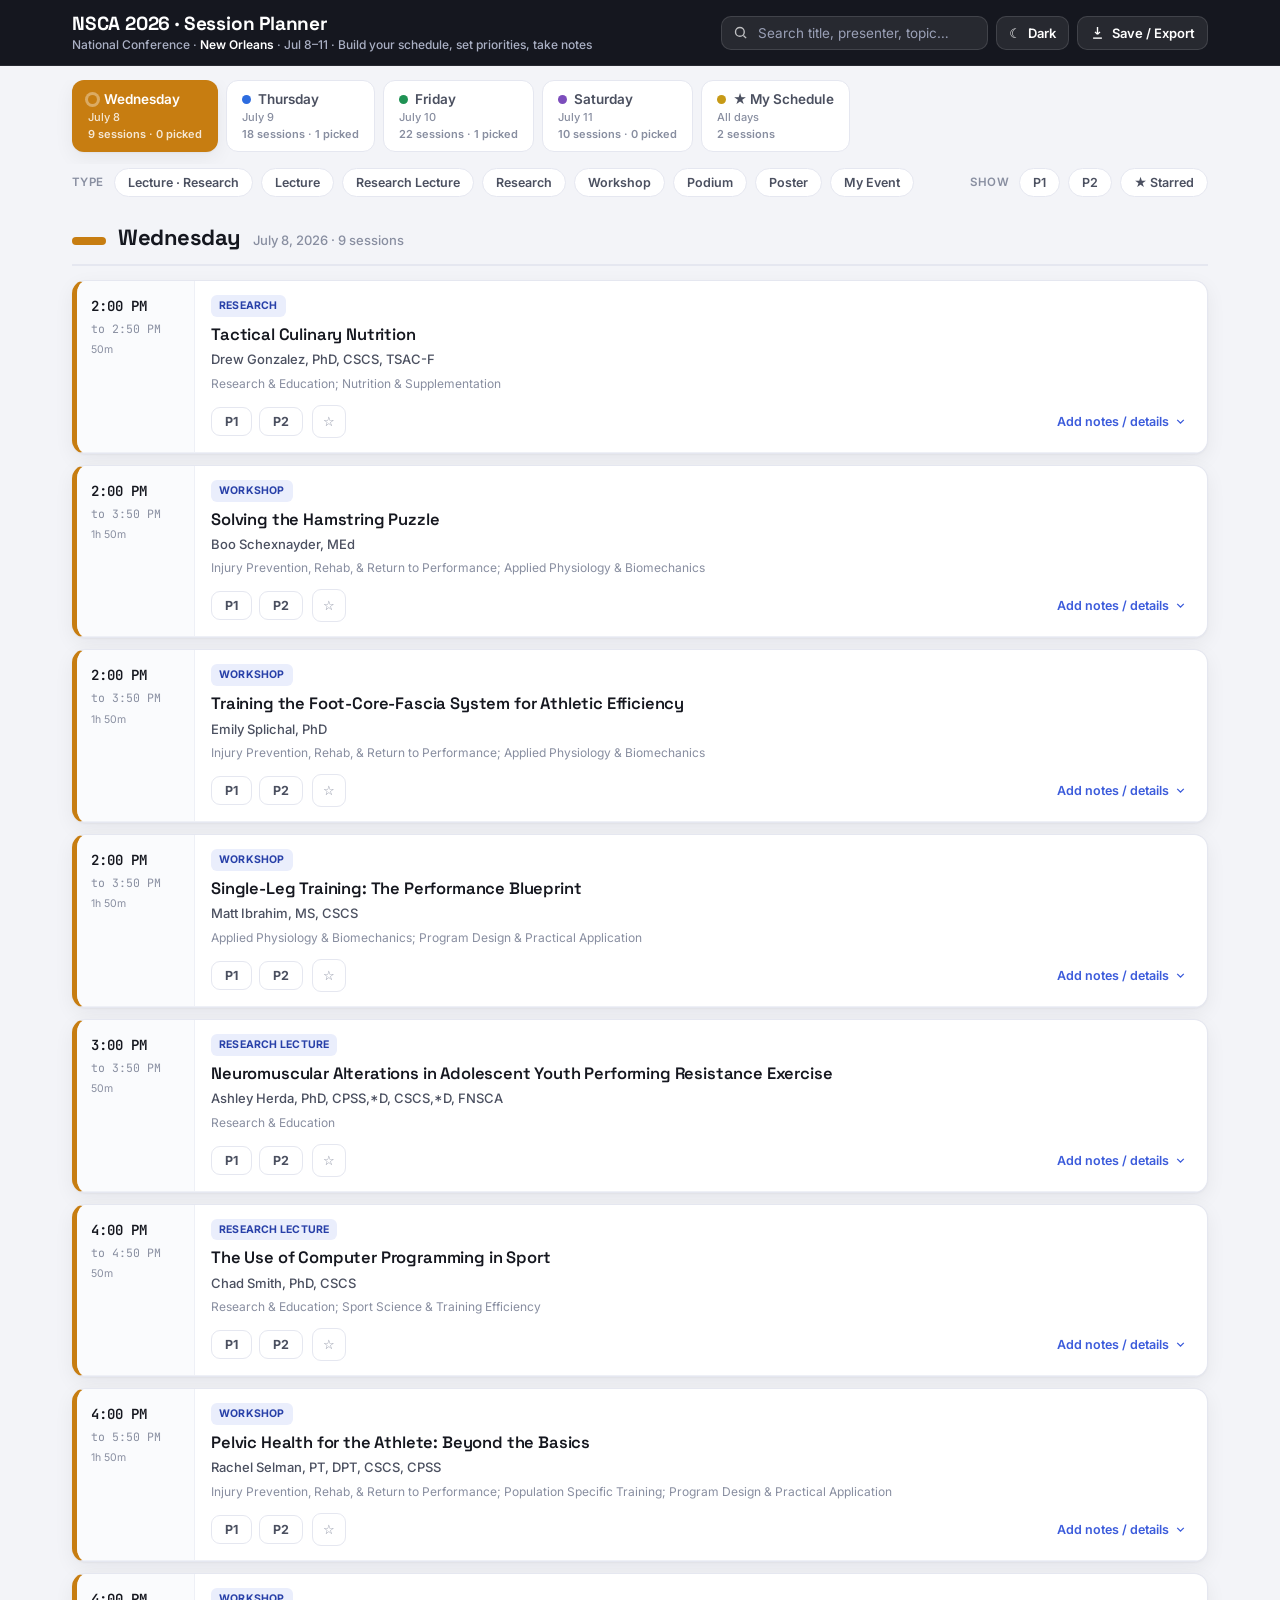
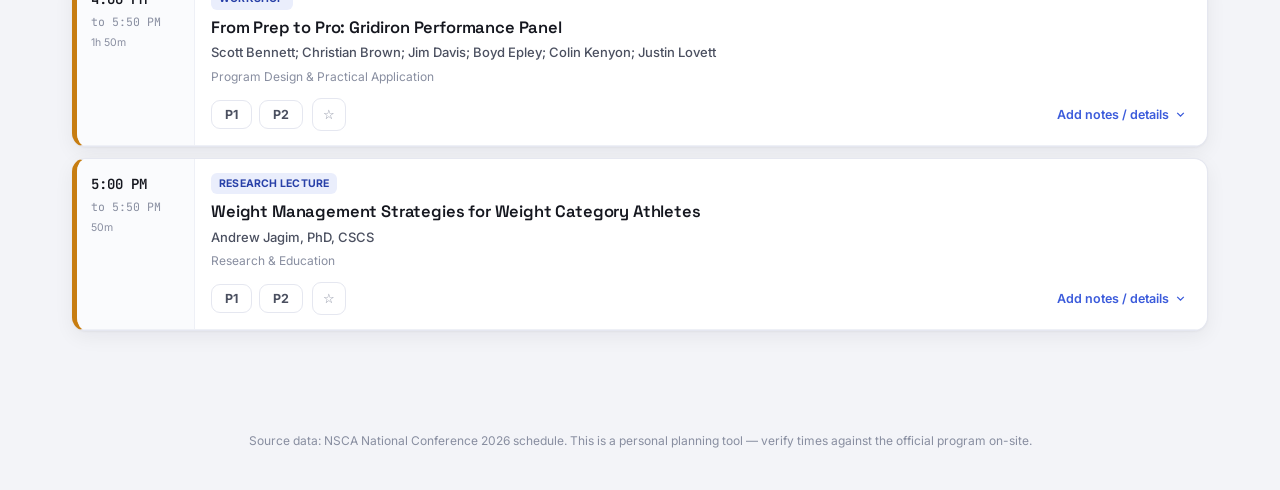
==== index.html @ f5d5607c "Refactor into separate files" ====
<!DOCTYPE html>
<html lang="en">
<head>
<meta charset="utf-8">
<meta name="viewport" content="width=device-width, initial-scale=1">
<title>NSCA 2026 — Session Planner</title>
<link rel="preconnect" href="https://fonts.googleapis.com">
<link rel="preconnect" href="https://fonts.gstatic.com" crossorigin>
<link href="https://fonts.googleapis.com/css2?family=Space+Grotesk:wght@500;600;700&family=Inter:wght@400;500;600&family=JetBrains+Mono:wght@500;600&display=swap" rel="stylesheet">
<link rel="stylesheet" href="styles.css">
</head>
<body>
<header class="app">
  <div class="bar">
    <div class="brand">
      <span class="t">NSCA 2026 · Session Planner</span>
      <span class="s">National Conference · <b>New Orleans</b> · Jul 8–11 · Build your schedule, set priorities, take notes</span>
    </div>
    <div class="tools">
      <label class="search">
        <svg width="15" height="15" viewBox="0 0 24 24" fill="none" stroke="currentColor" stroke-width="2.2"><circle cx="11" cy="11" r="7"/><path d="m21 21-4.3-4.3"/></svg>
        <input id="search" type="search" placeholder="Search title, presenter, topic…" autocomplete="off">
      </label>
      <button class="iconbtn" id="themeBtn" title="Toggle light/dark">
        <span id="themeIcon">☾</span><span id="themeTxt">Dark</span>
      </button>
      <div class="menu">
        <button class="iconbtn" id="exportBtn">
          <svg width="15" height="15" viewBox="0 0 24 24" fill="none" stroke="currentColor" stroke-width="2.2"><path d="M12 3v12m0 0 4-4m-4 4-4-4"/><path d="M5 21h14"/></svg>
          Save / Export
        </button>
        <div class="menu-pop" id="exportPop">
          <div class="hint">Your picks &amp; notes save automatically on this device.</div>
          <button data-act="json">⤓ Download backup (.json)</button>
          <button data-act="csv">⤓ Export my plan (.csv)</button>
          <button data-act="print">⎙ Print / Save as PDF</button>
          <div class="sep"></div>
          <button data-act="import">⤒ Restore from backup…</button>
          <button data-act="clear" style="color:var(--p1)">⨯ Clear all my data</button>
          <input type="file" id="importFile" accept="application/json" hidden>
        </div>
      </div>
    </div>
  </div>
</header>

<nav class="days"><div class="days-inner" id="dayTabs"></div></nav>

<div class="filters" id="filters">
  <span class="label">Type</span>
  <div id="catChips" style="display:flex;gap:8px;flex-wrap:wrap"></div>
  <span class="spacer"></span>
  <span class="label">Show</span>
  <button class="chip pf" data-pf="p1">P1</button>
  <button class="chip pf" data-pf="p2">P2</button>
  <button class="chip pf" data-pf="star">★ Starred</button>
</div>

<main id="main"></main>

<footer class="app">
  Source data: NSCA National Conference 2026 schedule. This is a personal planning tool — verify times against the official program on-site.
</footer>
<script src="data/sessions.js"></script>
<script src="app.js"></script>

</body>
</html>
---- styles.css ----
:root{
  --bg:#f3f4f8; --surface:#ffffff; --surface-2:#fafbfd; --ink:#15171f; --ink-2:#4b5060;
  --muted:#888ea0; --line:#e5e7f0; --line-2:#eef0f6;
  --primary:#3b5bdb; --primary-ink:#2840a8; --primary-soft:#eaeefc;
  --p1:#d6432e; --p1-soft:#fdecea; --p2:#d98a0b; --p2-soft:#fdf3e2;
  --gold:#c79a16; --gold-soft:#fbf3d6;
  --wed:#c77d11; --thu:#2d6cdf; --fri:#1f9254; --sat:#7c4dbc; --personal:#c79a16;
  --shadow:0 1px 2px rgba(20,23,31,.04),0 6px 20px rgba(20,23,31,.06);
  --shadow-lg:0 10px 40px rgba(20,23,31,.12);
  --radius:14px;
}
[data-theme="dark"]{
  --bg:#0e0f15; --surface:#171922; --surface-2:#1d2030; --ink:#eef0f6; --ink-2:#b6bacb;
  --muted:#7c8197; --line:#262a39; --line-2:#222636;
  --primary:#6f8af0; --primary-ink:#aebcf6; --primary-soft:#1d2440;
  --p1:#f0715d; --p1-soft:#3a1f1b; --p2:#f0b450; --p2-soft:#3a2c14;
  --gold:#e6c249; --gold-soft:#352d12;
  --shadow:0 1px 2px rgba(0,0,0,.3),0 6px 20px rgba(0,0,0,.35);
  --shadow-lg:0 10px 40px rgba(0,0,0,.5);
}
*{box-sizing:border-box}
html{scroll-behavior:smooth}
body{
  margin:0;background:var(--bg);color:var(--ink);
  font-family:Inter,system-ui,-apple-system,Segoe UI,Roboto,sans-serif;
  font-size:15px;line-height:1.5;-webkit-font-smoothing:antialiased;
}
.mono{font-family:"JetBrains Mono",ui-monospace,SFMono-Regular,Menlo,monospace}
.display{font-family:"Space Grotesk",Inter,sans-serif}

/* ---------- Top bar ---------- */
header.app{
  position:sticky;top:0;z-index:40;background:var(--ink);color:#fff;
  border-bottom:1px solid rgba(255,255,255,.08);
}
[data-theme="dark"] header.app{background:#05060a}
.bar{max-width:1180px;margin:0 auto;padding:14px 22px;display:flex;align-items:center;gap:18px;flex-wrap:wrap}
.brand{display:flex;flex-direction:column;line-height:1.1;margin-right:auto}
.brand .t{font-family:"Space Grotesk",sans-serif;font-weight:700;font-size:19px;letter-spacing:-.01em}
.brand .s{font-size:12px;color:#aab0c4;margin-top:3px;font-weight:500}
.brand .s b{color:#fff;font-weight:600}
.tools{display:flex;align-items:center;gap:8px;flex-wrap:wrap}
.search{
  display:flex;align-items:center;gap:8px;background:rgba(255,255,255,.08);
  border:1px solid rgba(255,255,255,.12);border-radius:10px;padding:7px 11px;min-width:200px;
}
.search input{background:none;border:none;outline:none;color:#fff;font-size:13.5px;width:100%;font-family:inherit}
.search input::placeholder{color:#9aa0b6}
.search svg{flex:none;opacity:.7}
.iconbtn{
  background:rgba(255,255,255,.08);border:1px solid rgba(255,255,255,.12);color:#fff;
  border-radius:10px;padding:8px 12px;font-size:13px;font-weight:600;cursor:pointer;
  display:inline-flex;align-items:center;gap:7px;font-family:inherit;white-space:nowrap;
  transition:background .15s,transform .05s;
}
.iconbtn:hover{background:rgba(255,255,255,.16)}
.iconbtn:active{transform:translateY(1px)}
.menu{position:relative}
.menu-pop{
  position:absolute;right:0;top:calc(100% + 8px);background:var(--surface);color:var(--ink);
  border:1px solid var(--line);border-radius:12px;box-shadow:var(--shadow-lg);
  padding:6px;min-width:210px;display:none;z-index:50;
}
.menu-pop.open{display:block}
.menu-pop button{
  width:100%;text-align:left;background:none;border:none;color:var(--ink);font-family:inherit;
  font-size:13.5px;font-weight:500;padding:9px 11px;border-radius:8px;cursor:pointer;display:flex;gap:9px;align-items:center;
}
.menu-pop button:hover{background:var(--surface-2)}
.menu-pop .sep{height:1px;background:var(--line);margin:5px 4px}
.menu-pop .hint{font-size:11px;color:var(--muted);padding:4px 11px 7px;font-weight:500}

/* ---------- Day nav ---------- */
nav.days{position:sticky;top:0;z-index:30;background:var(--bg);padding-top:14px}
.days-inner{max-width:1180px;margin:0 auto;padding:0 22px 12px;display:flex;gap:8px;overflow-x:auto}
.daytab{
  flex:none;border:1px solid var(--line);background:var(--surface);border-radius:12px;
  padding:10px 15px;cursor:pointer;font-family:inherit;color:var(--ink-2);font-weight:600;font-size:13.5px;
  display:flex;flex-direction:column;gap:3px;min-width:96px;transition:border-color .15s,box-shadow .15s,transform .05s;
}
.daytab:hover{box-shadow:var(--shadow)}
.daytab:active{transform:translateY(1px)}
.daytab .dt-day{display:flex;align-items:center;gap:7px}
.daytab .dot{width:9px;height:9px;border-radius:50%}
.daytab .dt-date{font-size:11px;color:var(--muted);font-weight:500}
.daytab .dt-count{font-size:11px;color:var(--muted);font-weight:600}
.daytab.active{border-color:transparent;color:#fff;box-shadow:var(--shadow)}
.daytab.active .dt-date,.daytab.active .dt-count{color:rgba(255,255,255,.82)}
.daytab.active .dot{box-shadow:0 0 0 3px rgba(255,255,255,.35)}
.daytab[data-day="Wed"].active{background:var(--wed)}
.daytab[data-day="Thu"].active{background:var(--thu)}
.daytab[data-day="Fri"].active{background:var(--fri)}
.daytab[data-day="Sat"].active{background:var(--sat)}
.daytab[data-day="plan"].active{background:var(--ink)}
.daytab[data-day="Wed"] .dot{background:var(--wed)}
.daytab[data-day="Thu"] .dot{background:var(--thu)}
.daytab[data-day="Fri"] .dot{background:var(--fri)}
.daytab[data-day="Sat"] .dot{background:var(--sat)}
.daytab[data-day="plan"] .dot{background:var(--gold)}

/* ---------- Filters ---------- */
.filters{max-width:1180px;margin:0 auto;padding:4px 22px 0;display:flex;gap:8px;flex-wrap:wrap;align-items:center}
.chip{
  border:1px solid var(--line);background:var(--surface);color:var(--ink-2);border-radius:999px;
  padding:6px 13px;font-size:12.5px;font-weight:600;cursor:pointer;font-family:inherit;transition:.12s;
}
.chip:hover{border-color:var(--ink-2)}
.chip.on{background:var(--primary);border-color:var(--primary);color:#fff}
.chip.pf.on[data-pf="p1"]{background:var(--p1);border-color:var(--p1)}
.chip.pf.on[data-pf="p2"]{background:var(--p2);border-color:var(--p2)}
.chip.pf.on[data-pf="star"]{background:var(--gold);border-color:var(--gold)}
.filters .label{font-size:11.5px;color:var(--muted);font-weight:600;text-transform:uppercase;letter-spacing:.04em;margin-right:2px}
.filters .spacer{flex:1}

/* ---------- Main ---------- */
main{max-width:1180px;margin:0 auto;padding:18px 22px 90px}
.dayhead{display:flex;align-items:baseline;gap:12px;margin:26px 0 14px;padding-bottom:10px;border-bottom:2px solid var(--line)}
.dayhead:first-child{margin-top:6px}
.dayhead .dh-title{font-family:"Space Grotesk",sans-serif;font-size:22px;font-weight:700;letter-spacing:-.02em}
.dayhead .dh-date{font-size:13px;color:var(--muted);font-weight:500}
.dayhead .dh-bar{width:34px;height:8px;border-radius:4px}
.dh-Wed{background:var(--wed)} .dh-Thu{background:var(--thu)} .dh-Fri{background:var(--fri)} .dh-Sat{background:var(--sat)}

.card{
  background:var(--surface);border:1px solid var(--line);border-left:5px solid var(--line);
  border-radius:var(--radius);margin-bottom:11px;box-shadow:var(--shadow);overflow:hidden;transition:box-shadow .15s,transform .08s;
}
.card:hover{box-shadow:var(--shadow-lg)}
.card.day-Wed{border-left-color:var(--wed)}
.card.day-Thu{border-left-color:var(--thu)}
.card.day-Fri{border-left-color:var(--fri)}
.card.day-Sat{border-left-color:var(--sat)}
.card.personal{border-left-color:var(--gold);background:linear-gradient(0deg,var(--gold-soft),var(--surface) 60%)}
.card.is-p1{box-shadow:0 0 0 1.5px var(--p1),var(--shadow)}
.card.is-p2{box-shadow:0 0 0 1.5px var(--p2),var(--shadow)}

.crow{display:flex;gap:0}
.ctime{
  flex:none;width:118px;padding:15px 14px;border-right:1px solid var(--line-2);
  display:flex;flex-direction:column;gap:3px;background:var(--surface-2);
}
.ctime .s{font-family:"JetBrains Mono",monospace;font-weight:600;font-size:14px}
.ctime .e{font-family:"JetBrains Mono",monospace;font-size:11.5px;color:var(--muted)}
.ctime .dur{font-size:10.5px;color:var(--muted);margin-top:2px}
.cmain{flex:1;padding:14px 16px;min-width:0}
.badges{display:flex;gap:6px;flex-wrap:wrap;margin-bottom:7px;align-items:center}
.badge{font-size:10.5px;font-weight:700;letter-spacing:.02em;text-transform:uppercase;padding:3px 8px;border-radius:6px;white-space:nowrap}
.b-cat{background:var(--primary-soft);color:var(--primary-ink)}
.b-hands{background:#e7f5ee;color:#1f7a4d}
[data-theme="dark"] .b-hands{background:#13351f;color:#7fd4a3}
.b-personal{background:var(--gold);color:#3a2e05}
.ctitle{font-family:"Space Grotesk",sans-serif;font-weight:600;font-size:16.5px;line-height:1.3;letter-spacing:-.01em;margin:1px 0 5px}
.cpres{font-size:13px;color:var(--ink-2);font-weight:500}
.ctopics{font-size:12px;color:var(--muted);margin-top:5px}
.cactions{display:flex;align-items:center;gap:7px;margin-top:12px;flex-wrap:wrap}
.prio{
  border:1.5px solid var(--line);background:var(--surface);color:var(--ink-2);border-radius:9px;
  padding:6px 13px;font-size:12.5px;font-weight:700;cursor:pointer;font-family:inherit;transition:.12s;
}
.prio:hover{border-color:var(--ink-2)}
.prio.on-p1{background:var(--p1);border-color:var(--p1);color:#fff}
.prio.on-p2{background:var(--p2);border-color:var(--p2);color:#fff}
.star{
  margin-left:2px;border:1.5px solid var(--line);background:var(--surface);border-radius:9px;
  width:34px;height:33px;cursor:pointer;display:inline-flex;align-items:center;justify-content:center;transition:.12s;color:var(--muted);
}
.star:hover{border-color:var(--gold)}
.star.on{background:var(--gold-soft);border-color:var(--gold);color:var(--gold)}
.linkbtn{
  margin-left:auto;background:none;border:none;color:var(--primary);font-weight:600;font-size:12.5px;
  cursor:pointer;font-family:inherit;display:inline-flex;align-items:center;gap:5px;padding:6px 4px;
}
.linkbtn:hover{text-decoration:underline}
.conflict{
  display:inline-flex;align-items:center;gap:6px;font-size:11.5px;font-weight:600;color:#b25a00;
  background:#fff3e0;border:1px solid #ffd9a8;border-radius:7px;padding:4px 9px;
}
[data-theme="dark"] .conflict{background:#3a2c14;border-color:#5a4420;color:#f0b450}

.cexpand{border-top:1px solid var(--line-2);padding:0 16px;max-height:0;overflow:hidden;transition:max-height .25s ease,padding .25s ease}
.cexpand.open{max-height:900px;padding:14px 16px 16px}
.cexpand h5{margin:0 0 6px;font-size:11px;text-transform:uppercase;letter-spacing:.05em;color:var(--muted);font-weight:700}
.cdesc{font-size:13.5px;color:var(--ink-2);line-height:1.55;margin-bottom:14px}
.csponsor{font-size:12px;color:var(--muted);font-style:italic;margin-bottom:14px}
.notes-wrap{position:relative}
.notes-wrap textarea{
  width:100%;min-height:74px;resize:vertical;border:1.5px solid var(--line);border-radius:10px;
  padding:11px 12px;font-family:inherit;font-size:13.5px;color:var(--ink);background:var(--surface-2);
  line-height:1.5;outline:none;transition:border-color .12s;
}
.notes-wrap textarea:focus{border-color:var(--primary);background:var(--surface)}
.saved{position:absolute;right:10px;bottom:10px;font-size:11px;color:var(--fri);font-weight:600;opacity:0;transition:opacity .2s}
.saved.show{opacity:1}

.empty{text-align:center;padding:70px 20px;color:var(--muted)}
.empty .big{font-family:"Space Grotesk",sans-serif;font-size:20px;color:var(--ink-2);font-weight:600;margin-bottom:8px}
.empty .sub{font-size:14px;max-width:420px;margin:0 auto}

/* Plan summary banner */
.plan-summary{
  background:var(--surface);border:1px solid var(--line);border-radius:var(--radius);
  padding:16px 18px;margin-bottom:18px;display:flex;gap:24px;flex-wrap:wrap;box-shadow:var(--shadow);align-items:center;
}
.stat{display:flex;flex-direction:column;gap:2px}
.stat .n{font-family:"Space Grotesk",sans-serif;font-size:24px;font-weight:700;line-height:1}
.stat .l{font-size:11px;color:var(--muted);font-weight:600;text-transform:uppercase;letter-spacing:.04em}
.stat.p1 .n{color:var(--p1)} .stat.p2 .n{color:var(--p2)} .stat.star .n{color:var(--gold)}
.plan-summary .ps-note{font-size:12.5px;color:var(--muted);margin-left:auto;max-width:320px}

footer.app{max-width:1180px;margin:0 auto;padding:0 22px 40px;color:var(--muted);font-size:12px;text-align:center}
footer.app a{color:var(--primary)}

@media (max-width:680px){
  .ctime{width:84px;padding:13px 10px}
  .brand .s{display:none}
  .search{min-width:130px}
  .crow{flex-direction:column}
  .ctime{width:auto;flex-direction:row;gap:10px;align-items:baseline;border-right:none;border-bottom:1px solid var(--line-2)}
}
@media (prefers-reduced-motion:reduce){*{transition:none!important;scroll-behavior:auto!important}}
:focus-visible{outline:3px solid var(--primary);outline-offset:2px;border-radius:8px}

@media print{
  header.app,nav.days,.filters,.cactions,.linkbtn,.menu,footer.app{display:none!important}
  body{background:#fff}
  .card{break-inside:avoid;box-shadow:none;border:1px solid #ccc}
  .cexpand{max-height:none!important;padding:14px 16px!important}
}
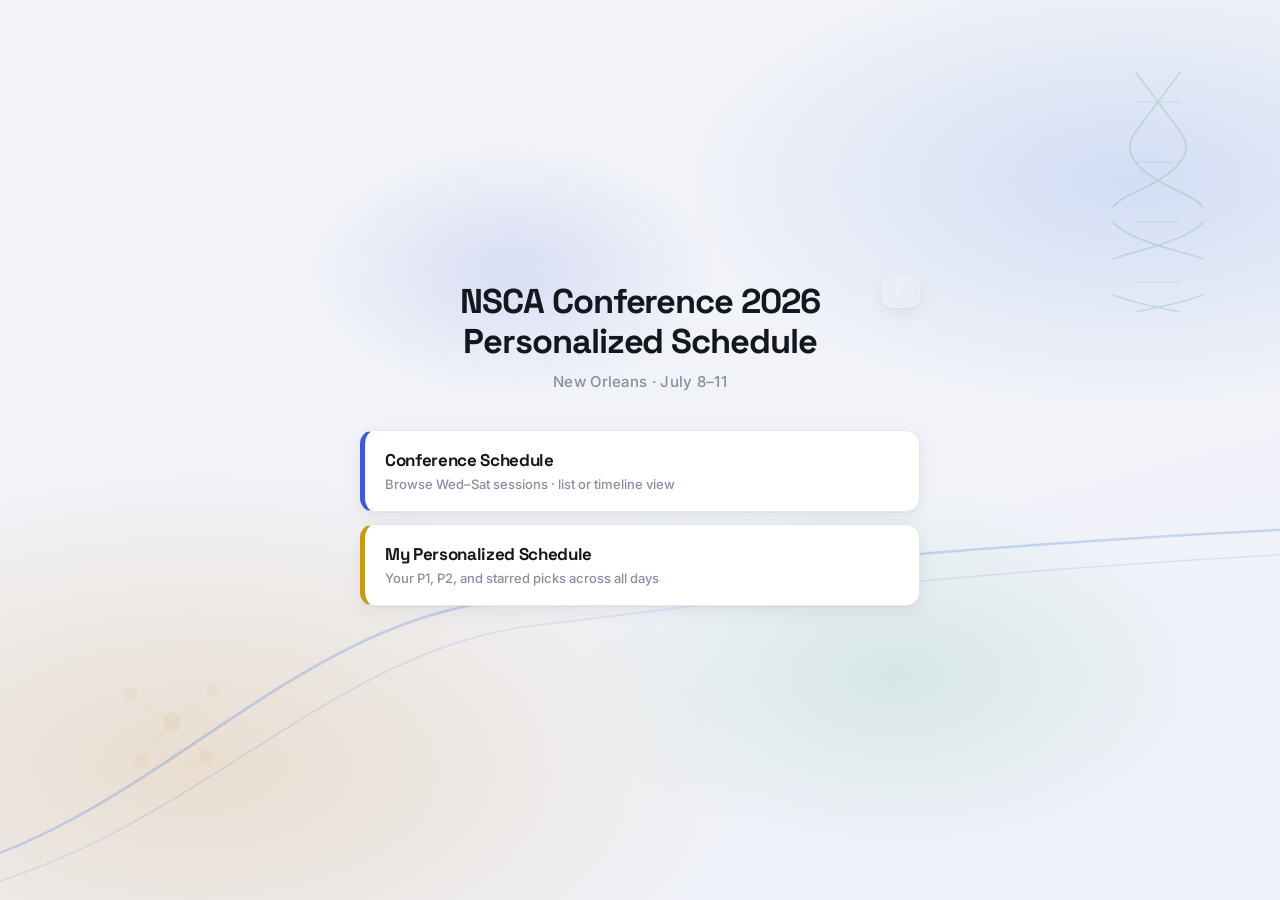
==== commit a7700f46: "Landing Page Edit" ====
--- a/index.html
+++ b/index.html
@@ -10,9 +10,56 @@
 <link rel="stylesheet" href="styles.css">
 </head>
 <body>
+<div id="landing" class="landing">
+  <div class="landing-backdrop" aria-hidden="true">
+    <div class="lb-gradient"></div>
+    <svg class="lb-svg lb-fv" viewBox="0 0 800 400" preserveAspectRatio="none" aria-hidden="true">
+      <path d="M0,320 C120,280 200,120 320,100 S520,60 800,40" fill="none" stroke="currentColor" stroke-width="2"/>
+      <path d="M0,340 C140,300 220,140 340,120 S540,80 800,60" fill="none" stroke="currentColor" stroke-width="1.2" opacity=".55"/>
+    </svg>
+    <svg class="lb-svg lb-dna" viewBox="0 0 120 320" aria-hidden="true">
+      <path d="M30,0 Q60,40 90,80 T30,160 T90,240 T30,320" fill="none" stroke="currentColor" stroke-width="2"/>
+      <path d="M90,0 Q60,40 30,80 T90,160 T30,240 T90,320" fill="none" stroke="currentColor" stroke-width="2"/>
+      <line x1="30" y1="40" x2="90" y2="40" stroke="currentColor" stroke-width="1.2" opacity=".7"/>
+      <line x1="30" y1="120" x2="90" y2="120" stroke="currentColor" stroke-width="1.2" opacity=".7"/>
+      <line x1="30" y1="200" x2="90" y2="200" stroke="currentColor" stroke-width="1.2" opacity=".7"/>
+      <line x1="30" y1="280" x2="90" y2="280" stroke="currentColor" stroke-width="1.2" opacity=".7"/>
+    </svg>
+    <svg class="lb-svg lb-mol" viewBox="0 0 200 200" aria-hidden="true">
+      <circle cx="100" cy="100" r="14" fill="currentColor" opacity=".35"/>
+      <circle cx="40" cy="60" r="10" fill="currentColor" opacity=".25"/>
+      <circle cx="160" cy="55" r="10" fill="currentColor" opacity=".25"/>
+      <circle cx="55" cy="155" r="10" fill="currentColor" opacity=".25"/>
+      <circle cx="150" cy="150" r="10" fill="currentColor" opacity=".25"/>
+      <line x1="100" y1="100" x2="40" y2="60" stroke="currentColor" stroke-width="1.5" opacity=".4"/>
+      <line x1="100" y1="100" x2="160" y2="55" stroke="currentColor" stroke-width="1.5" opacity=".4"/>
+      <line x1="100" y1="100" x2="55" y2="155" stroke="currentColor" stroke-width="1.5" opacity=".4"/>
+      <line x1="100" y1="100" x2="150" y2="150" stroke="currentColor" stroke-width="1.5" opacity=".4"/>
+    </svg>
+  </div>
+  <div class="landing-inner">
+    <button type="button" class="landing-theme iconbtn" id="landingThemeBtn" title="Toggle light/dark">
+      <span id="landingThemeIcon">☾</span>
+    </button>
+    <h1 class="landing-title display">NSCA Conference 2026 Personalized Schedule</h1>
+    <p class="landing-sub">New Orleans · July 8–11</p>
+    <div class="landing-entries" role="navigation" aria-label="Choose a view">
+      <button type="button" class="landing-entry le-schedule" data-enter="schedule">
+        <span class="le-label">Conference Schedule</span>
+        <span class="le-desc">Browse Wed–Sat sessions · list or timeline view</span>
+      </button>
+      <button type="button" class="landing-entry le-plan" data-enter="plan">
+        <span class="le-label">My Personalized Schedule</span>
+        <span class="le-desc">Your P1, P2, and starred picks across all days</span>
+      </button>
+    </div>
+  </div>
+</div>
+
+<div id="appShell" hidden>
 <header class="app">
   <div class="bar">
-    <div class="brand">
+    <div class="brand" id="brandHome" role="button" tabindex="0" title="Back to home">
       <span class="t">NSCA 2026 · Session Planner</span>
       <span class="s">National Conference · <b>New Orleans</b> · Jul 8–11 · Build your schedule, set priorities, take notes</span>
     </div>
@@ -61,6 +108,7 @@
 <footer class="app">
   Source data: NSCA National Conference 2026 schedule. This is a personal planning tool — verify times against the official program on-site.
 </footer>
+</div>
 <script src="data/sessions.js"></script>
 <script src="app.js"></script>
 
--- a/styles.css
+++ b/styles.css
@@ -27,6 +27,69 @@
 }
 .mono{font-family:"JetBrains Mono",ui-monospace,SFMono-Regular,Menlo,monospace}
 .display{font-family:"Space Grotesk",Inter,sans-serif}
+
+/* ---------- Landing page ---------- */
+.landing{
+  position:relative;min-height:100vh;display:flex;align-items:center;justify-content:center;
+  padding:28px 22px 40px;overflow:hidden;
+}
+.landing-backdrop{position:absolute;inset:0;pointer-events:none;color:var(--primary);overflow:hidden}
+.lb-gradient{
+  position:absolute;inset:0;
+  background:
+    radial-gradient(ellipse 80% 60% at 15% 85%, color-mix(in srgb, var(--wed) 18%, transparent), transparent 55%),
+    radial-gradient(ellipse 70% 50% at 88% 20%, color-mix(in srgb, var(--thu) 16%, transparent), transparent 50%),
+    radial-gradient(ellipse 55% 45% at 70% 75%, color-mix(in srgb, var(--fri) 12%, transparent), transparent 45%),
+    radial-gradient(ellipse 40% 35% at 40% 30%, color-mix(in srgb, var(--primary) 14%, transparent), transparent 40%),
+    linear-gradient(165deg, var(--bg) 0%, color-mix(in srgb, var(--primary-soft) 40%, var(--bg)) 100%);
+}
+.lb-svg{position:absolute;color:var(--primary);opacity:.22}
+.lb-fv{bottom:-8%;left:-5%;width:110%;height:55%;color:var(--thu)}
+.lb-dna{right:6%;top:8%;width:min(90px,18vw);height:auto;opacity:.18;color:var(--fri)}
+.lb-mol{left:8%;bottom:12%;width:min(140px,28vw);height:auto;opacity:.16;color:var(--wed)}
+@media (prefers-reduced-motion:no-preference){
+  .lb-fv{animation:lb-drift 28s ease-in-out infinite alternate}
+  .lb-dna{animation:lb-drift 22s ease-in-out infinite alternate-reverse}
+  .lb-mol{animation:lb-drift 32s ease-in-out infinite alternate}
+}
+@keyframes lb-drift{
+  from{transform:translate(0,0) rotate(0deg)}
+  to{transform:translate(12px,-8px) rotate(1.5deg)}
+}
+.landing-inner{
+  position:relative;z-index:1;width:100%;max-width:560px;text-align:center;
+}
+.landing-theme{
+  position:absolute;top:-8px;right:0;background:var(--surface);border:1px solid var(--line);
+  color:var(--ink);padding:8px 11px;border-radius:10px;box-shadow:var(--shadow);
+}
+.landing-theme:hover{background:var(--surface-2)}
+.landing-title{
+  margin:0 0 10px;font-size:clamp(1.55rem,4.5vw,2.15rem);font-weight:700;
+  letter-spacing:-.03em;line-height:1.15;color:var(--ink);
+}
+.landing-sub{
+  margin:0 0 36px;font-size:15px;font-weight:500;color:var(--muted);letter-spacing:.02em;
+}
+.landing-entries{display:flex;flex-direction:column;gap:12px}
+.landing-entry{
+  display:flex;flex-direction:column;align-items:flex-start;gap:4px;text-align:left;
+  width:100%;padding:18px 20px;border-radius:var(--radius);cursor:pointer;font-family:inherit;
+  border:1.5px solid var(--line);background:var(--surface);color:var(--ink);
+  box-shadow:var(--shadow);transition:border-color .15s,box-shadow .15s,transform .05s;
+}
+.landing-entry:hover{box-shadow:var(--shadow-lg)}
+.landing-entry:active{transform:translateY(1px)}
+.landing-entry .le-label{
+  font-family:"Space Grotesk",sans-serif;font-size:17px;font-weight:700;letter-spacing:-.02em;
+}
+.landing-entry .le-desc{font-size:13px;color:var(--muted);font-weight:500;line-height:1.4}
+.le-schedule{border-left:5px solid var(--primary)}
+.le-schedule:hover{border-color:var(--primary)}
+.le-plan{border-left:5px solid var(--gold)}
+.le-plan:hover{border-color:var(--gold)}
+.brand[role="button"]{cursor:pointer;border-radius:8px;outline-offset:4px}
+.brand[role="button"]:hover .t{text-decoration:underline;text-underline-offset:3px}
 
 /* ---------- Top bar ---------- */
 header.app{
@@ -119,7 +182,47 @@
 .dayhead .dh-title{font-family:"Space Grotesk",sans-serif;font-size:22px;font-weight:700;letter-spacing:-.02em}
 .dayhead .dh-date{font-size:13px;color:var(--muted);font-weight:500}
 .dayhead .dh-bar{width:34px;height:8px;border-radius:4px}
+.dayhead-spacer{flex:1;min-width:8px}
 .dh-Wed{background:var(--wed)} .dh-Thu{background:var(--thu)} .dh-Fri{background:var(--fri)} .dh-Sat{background:var(--sat)}
+
+.viewtoggle{display:flex;gap:6px;flex-wrap:wrap}
+.viewtoggle .chip.vt{min-width:68px;text-align:center}
+
+/* ---------- Timeline (day view) ---------- */
+.timeline-wrap{display:flex;gap:10px;margin-bottom:14px;overflow-x:auto;-webkit-overflow-scrolling:touch}
+.timeline-axis{flex:none;width:52px;position:relative;font-family:"JetBrains Mono",monospace;font-size:10px;color:var(--muted);font-weight:600}
+.tl-tick{position:absolute;left:0;right:0;transform:translateY(-50%);line-height:1.2;white-space:nowrap}
+.timeline-grid{
+  flex:1;min-width:200px;position:relative;background:var(--surface);border:1px solid var(--line);
+  border-radius:var(--radius);box-shadow:var(--shadow);background-image:repeating-linear-gradient(to bottom,transparent,transparent 59px,var(--line-2) 59px,var(--line-2) 60px);
+}
+.tl-block{
+  position:absolute;box-sizing:border-box;margin:0;padding:6px 8px;text-align:left;
+  background:var(--surface);border:1px solid var(--line);border-left:4px solid var(--line);
+  border-radius:10px;box-shadow:var(--shadow);cursor:pointer;overflow:hidden;font-family:inherit;
+  color:var(--ink);display:flex;flex-direction:column;gap:2px;min-height:44px;transition:box-shadow .12s,transform .05s;
+}
+.tl-block:hover{box-shadow:var(--shadow-lg)}
+.tl-block:active{transform:translateY(1px)}
+.tl-block.day-Wed{border-left-color:var(--wed)}
+.tl-block.day-Thu{border-left-color:var(--thu)}
+.tl-block.day-Fri{border-left-color:var(--fri)}
+.tl-block.day-Sat{border-left-color:var(--sat)}
+.tl-block.personal{border-left-color:var(--gold);background:linear-gradient(0deg,var(--gold-soft),var(--surface) 65%)}
+.tl-block.is-p1{box-shadow:0 0 0 1.5px var(--p1),var(--shadow)}
+.tl-block.is-p2{box-shadow:0 0 0 1.5px var(--p2),var(--shadow)}
+.tl-block.tl-selected{box-shadow:0 0 0 2px var(--primary),var(--shadow-lg);z-index:2}
+.tl-block.tl-has-conflict{outline:2px dashed #ffd9a8;outline-offset:-1px}
+[data-theme="dark"] .tl-block.tl-has-conflict{outline-color:#5a4420}
+.tl-time{font-size:10.5px;font-weight:600;color:var(--ink-2);line-height:1.2}
+.tl-badges{display:flex;gap:4px;flex-wrap:wrap;align-items:center}
+.tl-badges .badge{font-size:9px;padding:2px 6px}
+.tl-warn{font-size:11px;font-weight:700;color:#b25a00;line-height:1}
+[data-theme="dark"] .tl-warn{color:#f0b450}
+.tl-title{font-family:"Space Grotesk",sans-serif;font-weight:600;font-size:12.5px;line-height:1.25;letter-spacing:-.01em;
+  display:-webkit-box;-webkit-line-clamp:3;-webkit-box-orient:vertical;overflow:hidden}
+.tl-pres{font-size:11px;color:var(--muted);font-weight:500;line-height:1.3;
+  display:-webkit-box;-webkit-line-clamp:2;-webkit-box-orient:vertical;overflow:hidden}
 
 .card{
   background:var(--surface);border:1px solid var(--line);border-left:5px solid var(--line);
@@ -216,12 +319,18 @@
   .search{min-width:130px}
   .crow{flex-direction:column}
   .ctime{width:auto;flex-direction:row;gap:10px;align-items:baseline;border-right:none;border-bottom:1px solid var(--line-2)}
+  .dayhead-spacer{flex-basis:100%;height:0}
+  .viewtoggle{width:100%;justify-content:flex-end}
+  .timeline-axis{width:44px;font-size:9px}
+  .tl-title{font-size:11.5px;-webkit-line-clamp:2}
+  .tl-pres{-webkit-line-clamp:1}
 }
 @media (prefers-reduced-motion:reduce){*{transition:none!important;scroll-behavior:auto!important}}
 :focus-visible{outline:3px solid var(--primary);outline-offset:2px;border-radius:8px}
 
 @media print{
-  header.app,nav.days,.filters,.cactions,.linkbtn,.menu,footer.app{display:none!important}
+  #landing{display:none!important}
+  header.app,nav.days,.filters,.cactions,.linkbtn,.menu,footer.app,.viewtoggle,.timeline-wrap{display:none!important}
   body{background:#fff}
   .card{break-inside:avoid;box-shadow:none;border:1px solid #ccc}
   .cexpand{max-height:none!important;padding:14px 16px!important}
